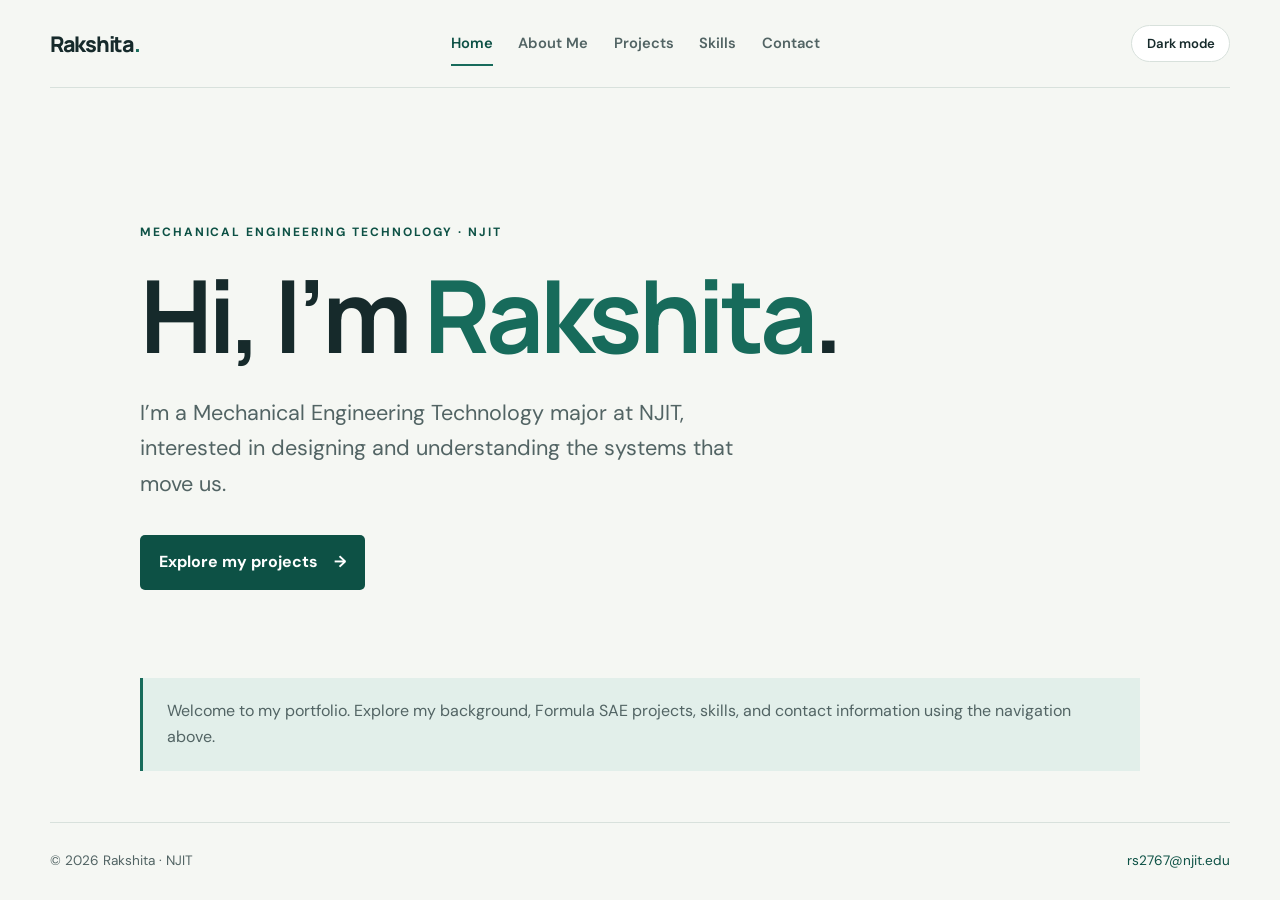
==== index.html @ 2f292875 "Add portfolio website files" ====
<!doctype html>
<html lang="en">
<head>
  <meta charset="utf-8">
  <meta name="viewport" content="width=device-width, initial-scale=1">
  <meta name="description" content="Rakshita's portfolio. Mechanical Engineering Technology student at NJIT with an interest in automotive engineering.">
  <title>Home | Rakshita</title>
  <link rel="stylesheet" href="styles.css">
  <script src="script.js" defer></script>
</head>
<body>
  <a class="skip-link" href="#main">Skip to main content</a>
  <header class="site-header">
    <a class="brand" href="index.html" aria-label="Rakshita, home">Rakshita<span>.</span></a>
    <button class="menu-toggle" type="button" aria-expanded="false" aria-controls="primary-nav" aria-label="Open navigation menu"><span></span><span></span><span></span></button>
    <nav class="primary-nav" id="primary-nav" aria-label="Main navigation">
      <a href="index.html" aria-current="page">Home</a><a href="about.html">About Me</a><a href="projects.html">Projects</a><a href="skills.html">Skills</a><a href="contact.html">Contact</a>
    </nav>
    <button class="theme-toggle" type="button" aria-pressed="false">Dark mode</button>
  </header>
  <main id="main">
    <section class="hero content-wrap" aria-labelledby="page-title">
      <p class="eyebrow">Mechanical Engineering Technology · NJIT</p>
      <h1 id="page-title">Hi, I’m <span>Rakshita</span>.</h1>
      <p class="hero-copy">I’m a Mechanical Engineering Technology major at NJIT, interested in designing and understanding the systems that move us.</p>
      <a class="button-link" href="projects.html">Explore my projects <span aria-hidden="true">→</span></a>
    </section>
    <section class="home-note content-wrap" aria-label="Portfolio introduction">
      <p>Welcome to my portfolio. Explore my background, Formula SAE projects, skills, and contact information using the navigation above.</p>
    </section>
  </main>
  <footer class="site-footer"><p>© <span data-year></span> Rakshita · NJIT</p><a href="mailto:rs2767@njit.edu">rs2767@njit.edu</a></footer>
</body>
</html>
---- styles.css ----
@import url('https://fonts.googleapis.com/css2?family=DM+Sans:wght@400;500;600;700&family=Manrope:wght@400;500;600;700;800&display=swap');

:root { color-scheme: light; --ink: #162a2b; --muted: #526464; --paper: #f5f7f3; --surface: #fff; --line: #d8e1dc; --accent: #176b5b; --accent-strong: #0d5145; --soft-accent: #e2efea; --shadow: 0 16px 40px rgba(22, 42, 43, .07); }
:root[data-theme="dark"] { color-scheme: dark; --ink: #ecf4ef; --muted: #b1c2bb; --paper: #12201e; --surface: #1b2c29; --line: #354a44; --accent: #9adac5; --accent-strong: #b6ead8; --soft-accent: #243c35; --shadow: 0 16px 40px rgba(0, 0, 0, .18); }
* { box-sizing: border-box; }
html { scroll-behavior: smooth; }
body { margin: 0; min-height: 100vh; display: flex; flex-direction: column; background: var(--paper); color: var(--ink); font-family: 'DM Sans', Arial, sans-serif; line-height: 1.65; }
a { color: inherit; }
a:focus-visible, button:focus-visible { outline: 3px solid #d27731; outline-offset: 4px; }
.skip-link { position: absolute; top: -5rem; left: 1rem; z-index: 5; padding: .7rem 1rem; background: var(--surface); color: var(--ink); }
.skip-link:focus { top: 1rem; }
.site-header { width: min(1180px, calc(100% - 3rem)); min-height: 88px; margin: 0 auto; display: flex; align-items: center; justify-content: space-between; gap: 2rem; border-bottom: 1px solid var(--line); }
.brand { color: var(--ink); font: 800 1.35rem/1 'Manrope', sans-serif; letter-spacing: -.06em; text-decoration: none; white-space: nowrap; }
.brand span { color: var(--accent); }
.primary-nav { display: flex; align-items: center; gap: clamp(1rem, 2vw, 2rem); }
.primary-nav a { padding: .5rem 0; color: var(--muted); font-size: .92rem; font-weight: 600; text-decoration: none; }
.primary-nav a:hover, .primary-nav a[aria-current="page"] { color: var(--accent-strong); }
.primary-nav a[aria-current="page"] { box-shadow: 0 2px 0 var(--accent); }
.theme-toggle { border: 1px solid var(--line); border-radius: 99px; padding: .55rem .9rem; background: var(--surface); color: var(--ink); font: 600 .82rem 'DM Sans', sans-serif; cursor: pointer; white-space: nowrap; }
.menu-toggle { display: none; }
main { flex: 1; }
.content-wrap { width: min(1000px, calc(100% - 3rem)); margin-inline: auto; }
.hero { padding-top: clamp(6rem, 15vh, 10rem); padding-bottom: 5.5rem; }
.eyebrow { margin: 0 0 1rem; color: var(--accent-strong); font-size: .75rem; font-weight: 700; letter-spacing: .16em; text-transform: uppercase; }
h1, h2 { font-family: 'Manrope', 'DM Sans', sans-serif; line-height: 1.12; letter-spacing: -.045em; }
h1 { max-width: 850px; margin: 0 0 1.5rem; font-size: clamp(3.25rem, 8vw, 6.3rem); font-weight: 700; }
.hero h1 span { color: var(--accent); }
.hero-copy { max-width: 610px; margin: 0 0 2rem; color: var(--muted); font-size: clamp(1.1rem, 2vw, 1.35rem); }
.button-link { display: inline-flex; align-items: center; gap: 1rem; padding: .9rem 1.2rem; border-radius: 5px; background: var(--accent-strong); color: #fff; font-weight: 700; text-decoration: none; transition: transform .2s ease, background .2s ease; }
:root[data-theme="dark"] .button-link { color: #10221d; }
.button-link:hover { transform: translateY(-2px); background: var(--accent); }
.home-note { max-width: 1000px; padding: 1.25rem 1.5rem; border-left: 3px solid var(--accent); background: var(--soft-accent); color: var(--muted); }
.home-note p { margin: 0; }
.page-content { padding-top: clamp(4rem, 10vh, 7rem); padding-bottom: 6rem; }
.page-content h1 { margin-bottom: 2.5rem; font-size: clamp(2.8rem, 6vw, 4.6rem); }
.prose { max-width: 720px; color: var(--muted); font-size: 1.15rem; }
.prose p { margin: 0 0 1.35rem; }
.project-grid { display: grid; grid-template-columns: repeat(3, 1fr); gap: 1rem; }
.project-card { min-height: 300px; padding: 1.5rem; border: 1px solid var(--line); border-radius: 8px; background: var(--surface); box-shadow: var(--shadow); }
.card-number { margin: 0 0 2rem; color: var(--accent); font: 700 .85rem 'Manrope', sans-serif; letter-spacing: .12em; }
.project-card h2 { margin: 0 0 1rem; font-size: 1.35rem; }
.project-card > p:not(.card-number):not(.tag) { color: var(--muted); }
.tag { display: inline-block; margin: .75rem 0 0; padding: .3rem .55rem; border-radius: 3px; background: var(--soft-accent); color: var(--accent-strong); font-size: .74rem; font-weight: 700; }
.skill-list { max-width: 800px; margin: 0; padding: 0; list-style: none; border-top: 1px solid var(--line); }
.skill-list li { display: flex; align-items: center; gap: 1.5rem; padding: 1.5rem .5rem; border-bottom: 1px solid var(--line); }
.skill-mark { color: var(--accent); font: 700 .85rem 'Manrope', sans-serif; }
.skill-list h2 { margin: 0 0 .25rem; font-size: 1.2rem; }
.skill-list p { margin: 0; color: var(--muted); }
.contact-copy { color: var(--muted); font-size: 1.15rem; }
.email-link { display: inline-flex; gap: 1rem; align-items: center; margin-top: 1rem; color: var(--accent-strong); font: 700 clamp(1.3rem, 4vw, 2rem) 'Manrope', sans-serif; text-decoration-thickness: 1px; text-underline-offset: 7px; }
.site-footer { width: min(1180px, calc(100% - 3rem)); min-height: 78px; margin: 0 auto; display: flex; justify-content: space-between; align-items: center; gap: 1rem; border-top: 1px solid var(--line); color: var(--muted); font-size: .85rem; }
.site-footer p { margin: 0; }
.site-footer a { color: var(--accent-strong); text-decoration: none; }
@media (max-width: 760px) {
  .site-header { position: relative; min-height: 72px; gap: .8rem; }
  .menu-toggle { width: 42px; height: 42px; margin-left: auto; display: grid; place-content: center; gap: 5px; border: 1px solid var(--line); border-radius: 5px; background: var(--surface); cursor: pointer; }
  .menu-toggle span { width: 18px; height: 2px; background: var(--ink); transition: transform .2s ease; }
  .menu-toggle[aria-expanded="true"] span:first-child { transform: translateY(7px) rotate(45deg); }
  .menu-toggle[aria-expanded="true"] span:nth-child(2) { opacity: 0; }
  .menu-toggle[aria-expanded="true"] span:last-child { transform: translateY(-7px) rotate(-45deg); }
  .primary-nav { position: absolute; top: calc(100% - 1px); left: 0; right: 0; z-index: 3; display: none; padding: .75rem 1rem 1rem; border: 1px solid var(--line); border-top: 0; background: var(--surface); box-shadow: var(--shadow); }
  .primary-nav.is-open { display: flex; align-items: stretch; flex-direction: column; gap: .25rem; }
  .primary-nav a { padding: .7rem .35rem; }
  .theme-toggle { padding: .5rem .65rem; font-size: .75rem; }
  .project-grid { grid-template-columns: 1fr; }
  .project-card { min-height: auto; }
  .card-number { margin-bottom: 1.25rem; }
}
@media (max-width: 420px) {
  .site-header, .site-footer, .content-wrap { width: calc(100% - 2rem); }
  .brand { font-size: 1.2rem; }
  .theme-toggle { font-size: .7rem; }
  .hero { padding-top: 5rem; }
  .site-footer { align-items: flex-start; flex-direction: column; justify-content: center; padding: 1rem 0; }
}
@media (prefers-reduced-motion: reduce) { *, *::before, *::after { scroll-behavior: auto !important; transition-duration: .01ms !important; animation-duration: .01ms !important; } }
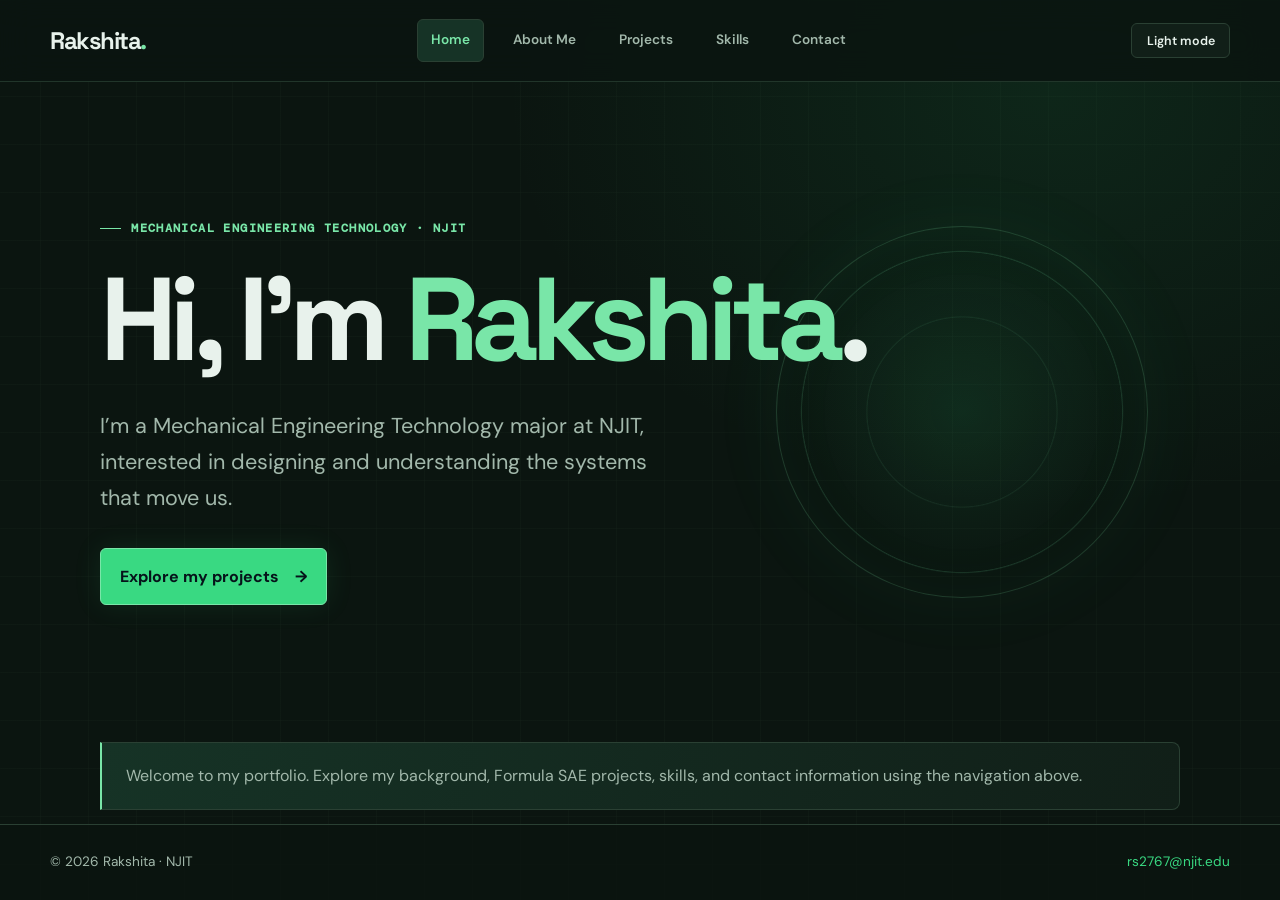
==== commit 5db4419d: "Refresh cached portfolio assets Co-authored-by: Copilot <223556219+Copilot@users.noreply.github.com>" ====
--- a/index.html
+++ b/index.html
@@ -5,8 +5,8 @@
   <meta name="viewport" content="width=device-width, initial-scale=1">
   <meta name="description" content="Rakshita's portfolio. Mechanical Engineering Technology student at NJIT with an interest in automotive engineering.">
   <title>Home | Rakshita</title>
-  <link rel="stylesheet" href="styles.css">
-  <script src="script.js" defer></script>
+  <link rel="stylesheet" href="styles.css?v=20261109">
+  <script src="script.js?v=20261109" defer></script>
 </head>
 <body>
   <a class="skip-link" href="#main">Skip to main content</a>
--- a/styles.css
+++ b/styles.css
@@ -1,7 +1,7 @@
-@import url('https://fonts.googleapis.com/css2?family=DM+Sans:wght@400;500;600;700&family=Manrope:wght@400;500;600;700;800&display=swap');
+@import url('https://fonts.googleapis.com/css2?family=DM+Mono:wght@400;500&family=DM+Sans:wght@400;500;600;700&family=Space+Grotesk:wght@400;500;600;700&display=swap');
 
-:root { color-scheme: light; --ink: #162a2b; --muted: #526464; --paper: #f5f7f3; --surface: #fff; --line: #d8e1dc; --accent: #176b5b; --accent-strong: #0d5145; --soft-accent: #e2efea; --shadow: 0 16px 40px rgba(22, 42, 43, .07); }
-:root[data-theme="dark"] { color-scheme: dark; --ink: #ecf4ef; --muted: #b1c2bb; --paper: #12201e; --surface: #1b2c29; --line: #354a44; --accent: #9adac5; --accent-strong: #b6ead8; --soft-accent: #243c35; --shadow: 0 16px 40px rgba(0, 0, 0, .18); }
+:root { color-scheme: dark; --ink: #e8f2ec; --muted: #a2b8ab; --paper: #0b1510; --surface: #111f18; --line: #2a4033; --accent: #79e6a8; --accent-strong: #39d982; --soft-accent: #163326; --shadow: 0 20px 55px rgba(0, 0, 0, .28); }
+:root[data-theme="light"] { color-scheme: light; --ink: #172a20; --muted: #526a5c; --paper: #f1f6f1; --surface: #fff; --line: #d5e3d8; --accent: #13864d; --accent-strong: #0e7040; --soft-accent: #e1f2e7; --shadow: 0 16px 40px rgba(20, 50, 32, .08); }
 * { box-sizing: border-box; }
 html { scroll-behavior: smooth; }
 body { margin: 0; min-height: 100vh; display: flex; flex-direction: column; background: var(--paper); color: var(--ink); font-family: 'DM Sans', Arial, sans-serif; line-height: 1.65; }
@@ -26,8 +26,7 @@
 h1 { max-width: 850px; margin: 0 0 1.5rem; font-size: clamp(3.25rem, 8vw, 6.3rem); font-weight: 700; }
 .hero h1 span { color: var(--accent); }
 .hero-copy { max-width: 610px; margin: 0 0 2rem; color: var(--muted); font-size: clamp(1.1rem, 2vw, 1.35rem); }
-.button-link { display: inline-flex; align-items: center; gap: 1rem; padding: .9rem 1.2rem; border-radius: 5px; background: var(--accent-strong); color: #fff; font-weight: 700; text-decoration: none; transition: transform .2s ease, background .2s ease; }
-:root[data-theme="dark"] .button-link { color: #10221d; }
+.button-link { display: inline-flex; align-items: center; gap: 1rem; padding: .9rem 1.2rem; border-radius: 5px; background: var(--accent-strong); color: #06131a; font-weight: 700; text-decoration: none; transition: transform .2s ease, background .2s ease; }
 .button-link:hover { transform: translateY(-2px); background: var(--accent); }
 .home-note { max-width: 1000px; padding: 1.25rem 1.5rem; border-left: 3px solid var(--accent); background: var(--soft-accent); color: var(--muted); }
 .home-note p { margin: 0; }
@@ -35,12 +34,20 @@
 .page-content h1 { margin-bottom: 2.5rem; font-size: clamp(2.8rem, 6vw, 4.6rem); }
 .prose { max-width: 720px; color: var(--muted); font-size: 1.15rem; }
 .prose p { margin: 0 0 1.35rem; }
-.project-grid { display: grid; grid-template-columns: repeat(3, 1fr); gap: 1rem; }
+.project-grid { display: grid; grid-template-columns: repeat(3, 1fr); align-items: start; gap: 1rem; }
 .project-card { min-height: 300px; padding: 1.5rem; border: 1px solid var(--line); border-radius: 8px; background: var(--surface); box-shadow: var(--shadow); }
+.project-throttle-column { display: flex; flex-direction: column; gap: 1rem; }
 .card-number { margin: 0 0 2rem; color: var(--accent); font: 700 .85rem 'Manrope', sans-serif; letter-spacing: .12em; }
 .project-card h2 { margin: 0 0 1rem; font-size: 1.35rem; }
 .project-card > p:not(.card-number):not(.tag) { color: var(--muted); }
 .tag { display: inline-block; margin: .75rem 0 0; padding: .3rem .55rem; border-radius: 3px; background: var(--soft-accent); color: var(--accent-strong); font-size: .74rem; font-weight: 700; }
+.project-gallery { margin-top: 0; }
+.project-gallery h2 { margin: 0; font-size: clamp(1.6rem, 3vw, 2.2rem); }
+.project-image-grid { display: grid; grid-template-columns: repeat(2, minmax(0, 1fr)); gap: 1rem; margin-top: 1.5rem; }
+.project-image-grid figure, .project-card-image { overflow: hidden; margin: 0; border: 1px solid var(--line); border-radius: 8px; background: var(--surface); box-shadow: var(--shadow); }
+.project-image-grid img, .project-card-image img { display: block; width: 100%; height: auto; aspect-ratio: 4 / 3; object-fit: contain; background: #fff; }
+.project-image-grid figcaption, .project-card-image figcaption { padding: .8rem 1rem; color: var(--muted); font-size: .9rem; }
+.project-card-image { margin-top: 1.5rem; }
 .skill-list { max-width: 800px; margin: 0; padding: 0; list-style: none; border-top: 1px solid var(--line); }
 .skill-list li { display: flex; align-items: center; gap: 1.5rem; padding: 1.5rem .5rem; border-bottom: 1px solid var(--line); }
 .skill-mark { color: var(--accent); font: 700 .85rem 'Manrope', sans-serif; }
@@ -63,6 +70,7 @@
   .primary-nav a { padding: .7rem .35rem; }
   .theme-toggle { padding: .5rem .65rem; font-size: .75rem; }
   .project-grid { grid-template-columns: 1fr; }
+  .project-image-grid { grid-template-columns: 1fr; }
   .project-card { min-height: auto; }
   .card-number { margin-bottom: 1.25rem; }
 }
@@ -74,3 +82,260 @@
   .site-footer { align-items: flex-start; flex-direction: column; justify-content: center; padding: 1rem 0; }
 }
 @media (prefers-reduced-motion: reduce) { *, *::before, *::after { scroll-behavior: auto !important; transition-duration: .01ms !important; animation-duration: .01ms !important; } }
+
+body {
+  background-image:
+    radial-gradient(ellipse at 82% 10%, rgba(32, 143, 82, .14), transparent 34rem),
+    linear-gradient(rgba(107, 169, 127, .035) 1px, transparent 1px),
+    linear-gradient(90deg, rgba(107, 169, 127, .035) 1px, transparent 1px);
+  background-size: auto, 48px 48px, 48px 48px;
+  background-position: center top, center top, center top;
+}
+:root[data-theme="light"] body {
+  background-image:
+    radial-gradient(ellipse at 82% 10%, rgba(32, 145, 76, .1), transparent 34rem),
+    linear-gradient(rgba(58, 112, 75, .045) 1px, transparent 1px),
+    linear-gradient(90deg, rgba(58, 112, 75, .045) 1px, transparent 1px);
+}
+.site-header {
+  position: sticky;
+  top: 0;
+  z-index: 4;
+  width: 100%;
+  min-height: 82px;
+  padding-inline: max(1.5rem, calc((100vw - 1180px) / 2));
+  border-bottom-color: color-mix(in srgb, var(--line) 75%, transparent);
+  background: color-mix(in srgb, var(--paper) 88%, transparent);
+  backdrop-filter: blur(16px);
+}
+.brand { font-family: 'Space Grotesk', sans-serif; font-size: 1.5rem; }
+.brand span { color: var(--accent); }
+.primary-nav { gap: clamp(.5rem, 1.2vw, 1.25rem); }
+.primary-nav a {
+  padding: .55rem .8rem;
+  border: 1px solid transparent;
+  border-radius: 6px;
+  color: var(--muted);
+  font-size: .85rem;
+  transition: color .18s ease, border-color .18s ease, background .18s ease;
+}
+.primary-nav a:hover,
+.primary-nav a[aria-current="page"] {
+  border-color: var(--line);
+  background: var(--soft-accent);
+  color: var(--accent);
+}
+.primary-nav a[aria-current="page"] { box-shadow: none; }
+.theme-toggle {
+  border-color: var(--line);
+  border-radius: 6px;
+  background: var(--surface);
+  font-size: .78rem;
+  transition: border-color .18s ease, color .18s ease, transform .18s ease;
+}
+.theme-toggle:hover { transform: translateY(-1px); border-color: var(--accent); color: var(--accent); }
+.content-wrap { width: min(1080px, calc(100% - 3rem)); }
+.hero {
+  position: relative;
+  isolation: isolate;
+  display: flex;
+  min-height: min(660px, calc(100svh - 82px));
+  flex-direction: column;
+  align-items: flex-start;
+  justify-content: center;
+  padding-block: clamp(5rem, 12vh, 9rem);
+}
+.hero::before {
+  position: absolute;
+  z-index: -1;
+  top: 50%;
+  right: 3%;
+  width: clamp(190px, 31vw, 370px);
+  aspect-ratio: 1;
+  border: 1px solid rgba(121, 230, 168, .18);
+  border-radius: 50%;
+  background:
+    radial-gradient(circle, transparent 36%, rgba(121, 230, 168, .08) 36.3%, transparent 36.8%),
+    radial-gradient(circle, transparent 61%, rgba(121, 230, 168, .15) 61.3%, transparent 61.8%),
+    radial-gradient(circle, rgba(57, 217, 130, .1), transparent 68%);
+  box-shadow: inset 0 0 70px rgba(57, 217, 130, .04), 0 0 80px rgba(57, 217, 130, .05);
+  content: "";
+  transform: translateY(-50%);
+}
+.eyebrow {
+  display: inline-flex;
+  align-items: center;
+  gap: .65rem;
+  color: var(--accent);
+  font-family: 'DM Mono', monospace;
+  font-size: .72rem;
+  letter-spacing: .12em;
+}
+.eyebrow::before { width: 1.3rem; height: 1px; background: currentColor; content: ""; }
+h1, h2 { font-family: 'Space Grotesk', 'DM Sans', sans-serif; }
+h1 { letter-spacing: -.065em; }
+.hero h1 { max-width: 770px; font-size: clamp(3.6rem, 9.2vw, 7.4rem); }
+.hero h1 span { color: var(--accent); }
+.hero-copy { max-width: 570px; }
+.button-link {
+  min-height: 50px;
+  border: 1px solid var(--accent);
+  border-radius: 6px;
+  box-shadow: 0 0 28px rgba(57, 217, 130, .1);
+}
+.button-link:hover { background: var(--accent); }
+.home-note {
+  max-width: 1080px;
+  border: 1px solid var(--line);
+  border-left: 2px solid var(--accent);
+  border-radius: 0 8px 8px 0;
+  background: linear-gradient(105deg, var(--soft-accent), var(--surface));
+}
+.page-content { padding-top: clamp(3.5rem, 8vh, 6rem); }
+.page-content > section > .eyebrow { margin-bottom: .8rem; }
+.page-content h1 {
+  position: relative;
+  margin-bottom: clamp(2rem, 5vw, 3.5rem);
+  font-size: clamp(3rem, 7vw, 5.2rem);
+}
+.page-content h1::after {
+  display: block;
+  width: clamp(3.5rem, 9vw, 6rem);
+  height: 3px;
+  margin-top: 1.25rem;
+  background: linear-gradient(90deg, var(--accent), transparent);
+  content: "";
+}
+.prose { max-width: 760px; }
+.prose p {
+  padding: 1.15rem 1.35rem;
+  border: 1px solid var(--line);
+  border-left: 2px solid var(--accent);
+  border-radius: 0 8px 8px 0;
+  background: color-mix(in srgb, var(--surface) 88%, transparent);
+}
+.project-grid { gap: 1.15rem; }
+.project-card {
+  min-width: 0;
+  padding: clamp(1.2rem, 2.5vw, 1.65rem);
+  border: 1px solid var(--line);
+  border-top: 2px solid var(--accent);
+  border-radius: 9px;
+  background: linear-gradient(155deg, color-mix(in srgb, var(--surface) 97%, var(--accent)), var(--surface) 55%);
+  box-shadow: var(--shadow);
+  transition: transform .2s ease, border-color .2s ease, box-shadow .2s ease;
+}
+.project-card:hover {
+  transform: translateY(-3px);
+  border-color: color-mix(in srgb, var(--accent) 58%, var(--line));
+  box-shadow: 0 22px 50px rgba(0, 0, 0, .24);
+}
+.card-number, .skill-mark {
+  color: var(--accent);
+  font-family: 'DM Mono', monospace;
+  letter-spacing: .1em;
+}
+.project-card h2 { font-size: 1.4rem; }
+.tag {
+  border: 1px solid color-mix(in srgb, var(--accent) 24%, var(--line));
+  border-radius: 4px;
+  background: var(--soft-accent);
+  color: var(--accent);
+}
+.project-gallery h2 { font-size: clamp(1.55rem, 3vw, 2rem); }
+.project-image-grid figure, .project-card-image {
+  border-color: var(--line);
+  border-radius: 7px;
+  box-shadow: none;
+}
+.project-image-grid figcaption, .project-card-image figcaption { line-height: 1.5; }
+.skill-list {
+  display: grid;
+  max-width: 100%;
+  grid-template-columns: repeat(3, minmax(0, 1fr));
+  gap: 1rem;
+  border: 0;
+}
+.skill-list li {
+  min-height: 190px;
+  align-items: flex-start;
+  flex-direction: column;
+  gap: 1.5rem;
+  padding: 1.35rem;
+  border: 1px solid var(--line);
+  border-top: 2px solid var(--accent);
+  border-radius: 8px;
+  background: var(--surface);
+}
+.skill-list h2 { font-family: 'Space Grotesk', sans-serif; font-size: 1.3rem; }
+.contact-page > section {
+  padding: clamp(1.5rem, 5vw, 3rem);
+  border: 1px solid var(--line);
+  border-top: 2px solid var(--accent);
+  border-radius: 10px;
+  background: linear-gradient(145deg, var(--surface), color-mix(in srgb, var(--surface) 80%, var(--accent)));
+  box-shadow: var(--shadow);
+}
+.contact-page h1 { margin-bottom: 1.5rem; }
+.contact-page h1::after { display: none; }
+.contact-copy { max-width: 520px; }
+.email-link {
+  padding: .8rem 1rem;
+  border: 1px solid var(--line);
+  border-radius: 6px;
+  background: var(--soft-accent);
+  font-size: clamp(1.1rem, 3.5vw, 1.8rem);
+  text-decoration: none;
+  overflow-wrap: anywhere;
+}
+.email-link:hover { border-color: var(--accent); }
+.site-footer {
+  width: 100%;
+  min-height: 76px;
+  padding-inline: max(1.5rem, calc((100vw - 1180px) / 2));
+  border-top-color: var(--line);
+  background: color-mix(in srgb, var(--paper) 80%, transparent);
+}
+.site-footer a:hover { color: var(--accent); }
+a:focus-visible, button:focus-visible { outline-color: var(--accent); }
+.skip-link:focus {
+  top: 1rem;
+  left: max(1rem, calc((100vw - 1180px) / 2));
+  border: 1px solid var(--accent);
+  border-radius: 5px;
+}
+@media (max-width: 900px) {
+  .skill-list { grid-template-columns: 1fr; }
+  .skill-list li { min-height: 0; flex-direction: row; align-items: center; }
+}
+@media (max-width: 760px) {
+  .site-header { min-height: 72px; padding-inline: 1rem; }
+  .menu-toggle {
+    border-color: var(--line);
+    border-radius: 6px;
+    background: var(--surface);
+  }
+  .menu-toggle:hover { border-color: var(--accent); }
+  .primary-nav { padding: .75rem; border-color: var(--line); background: var(--surface); }
+  .primary-nav a { border-radius: 5px; }
+  .primary-nav a[aria-current="page"] { box-shadow: inset 2px 0 var(--accent); }
+  .hero { min-height: 0; padding-block: 6rem 5rem; }
+  .hero::before { right: -5%; width: 210px; opacity: .48; }
+  .hero h1 { max-width: 600px; font-size: clamp(3.4rem, 13vw, 5.8rem); }
+  .page-content { padding-top: 3.5rem; }
+  .project-card:hover { transform: none; }
+  .project-grid { gap: 1rem; }
+  .project-card { padding: 1.35rem; }
+  .skill-list li { min-height: 0; }
+  .site-footer { padding-inline: 1rem; }
+}
+@media (max-width: 420px) {
+  .content-wrap { width: calc(100% - 2rem); }
+  .site-header { gap: .5rem; }
+  .brand { font-size: 1.25rem; }
+  .theme-toggle { padding: .48rem .6rem; font-size: .68rem; }
+  .hero { padding-block: 5rem 4rem; }
+  .hero::before { right: -18%; width: 175px; opacity: .35; }
+  .hero h1 { font-size: clamp(3.2rem, 14vw, 4.2rem); }
+  .email-link { gap: .5rem; }
+}
